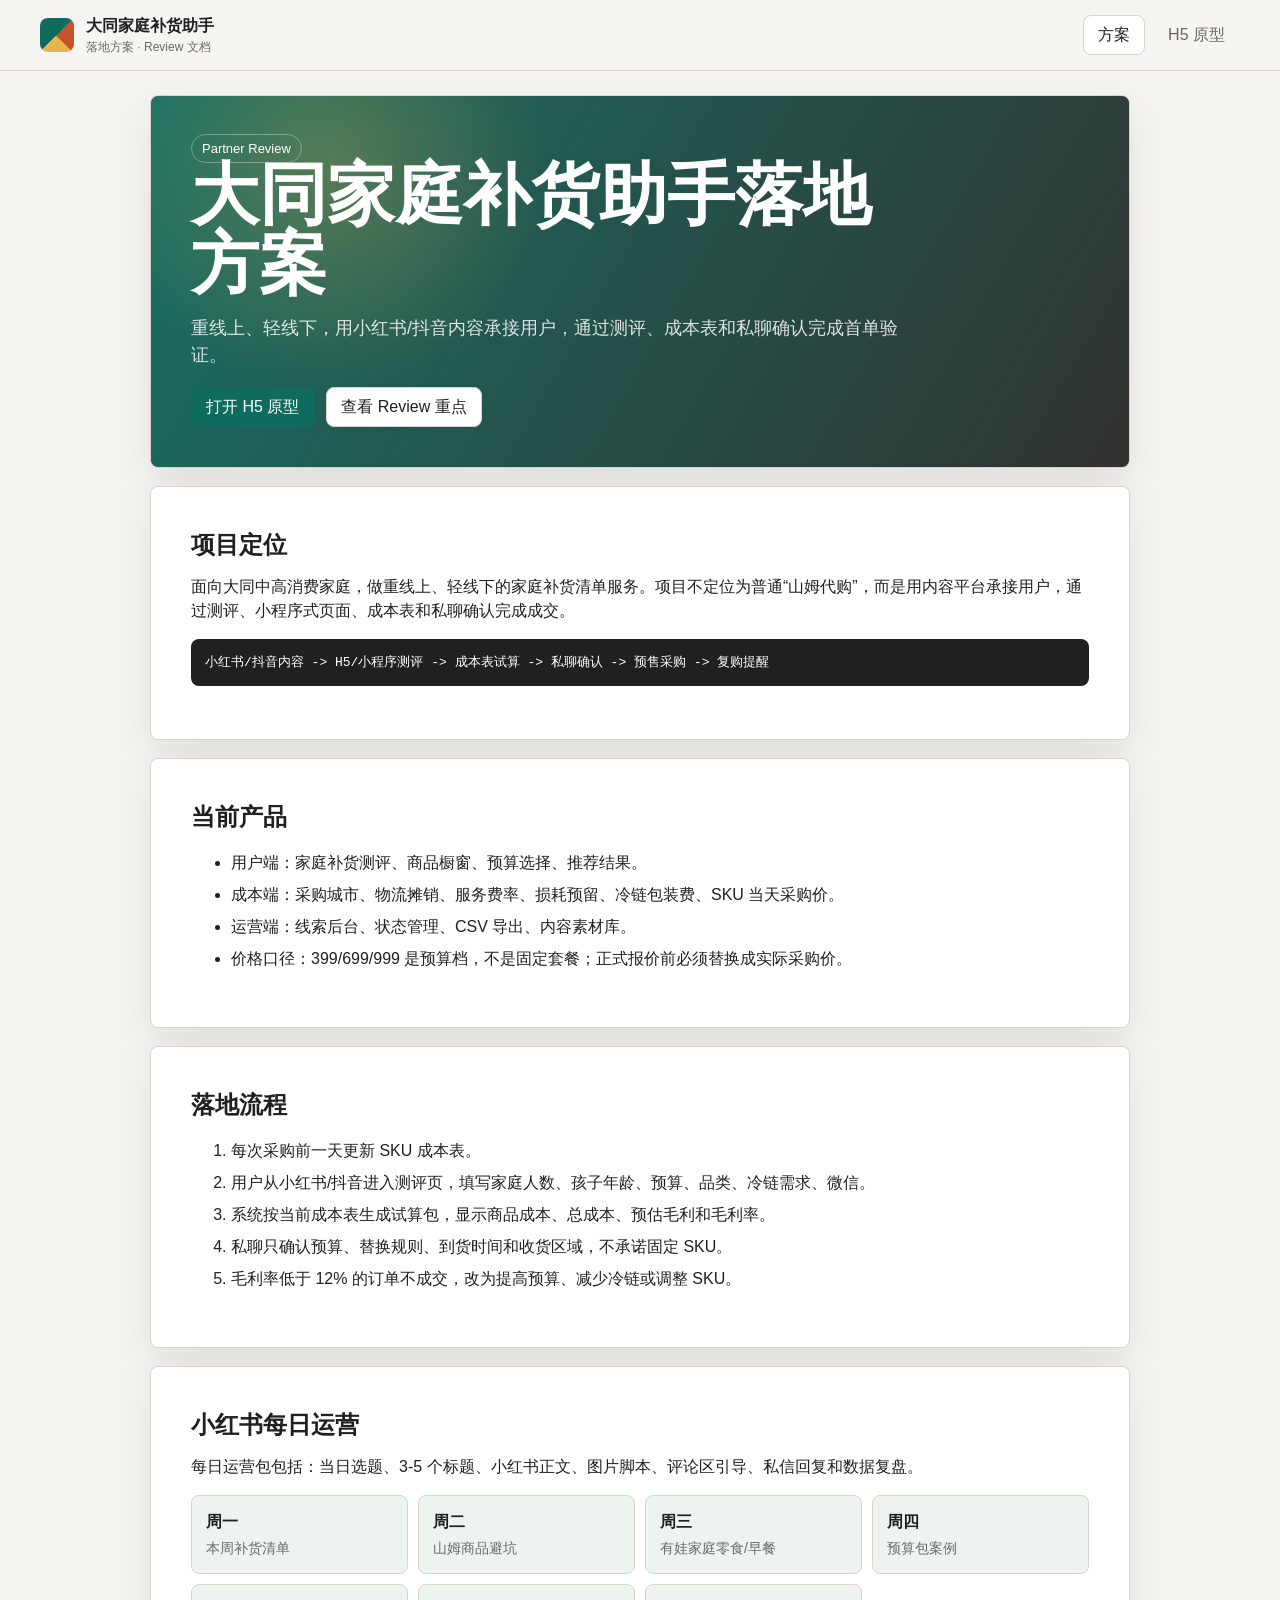
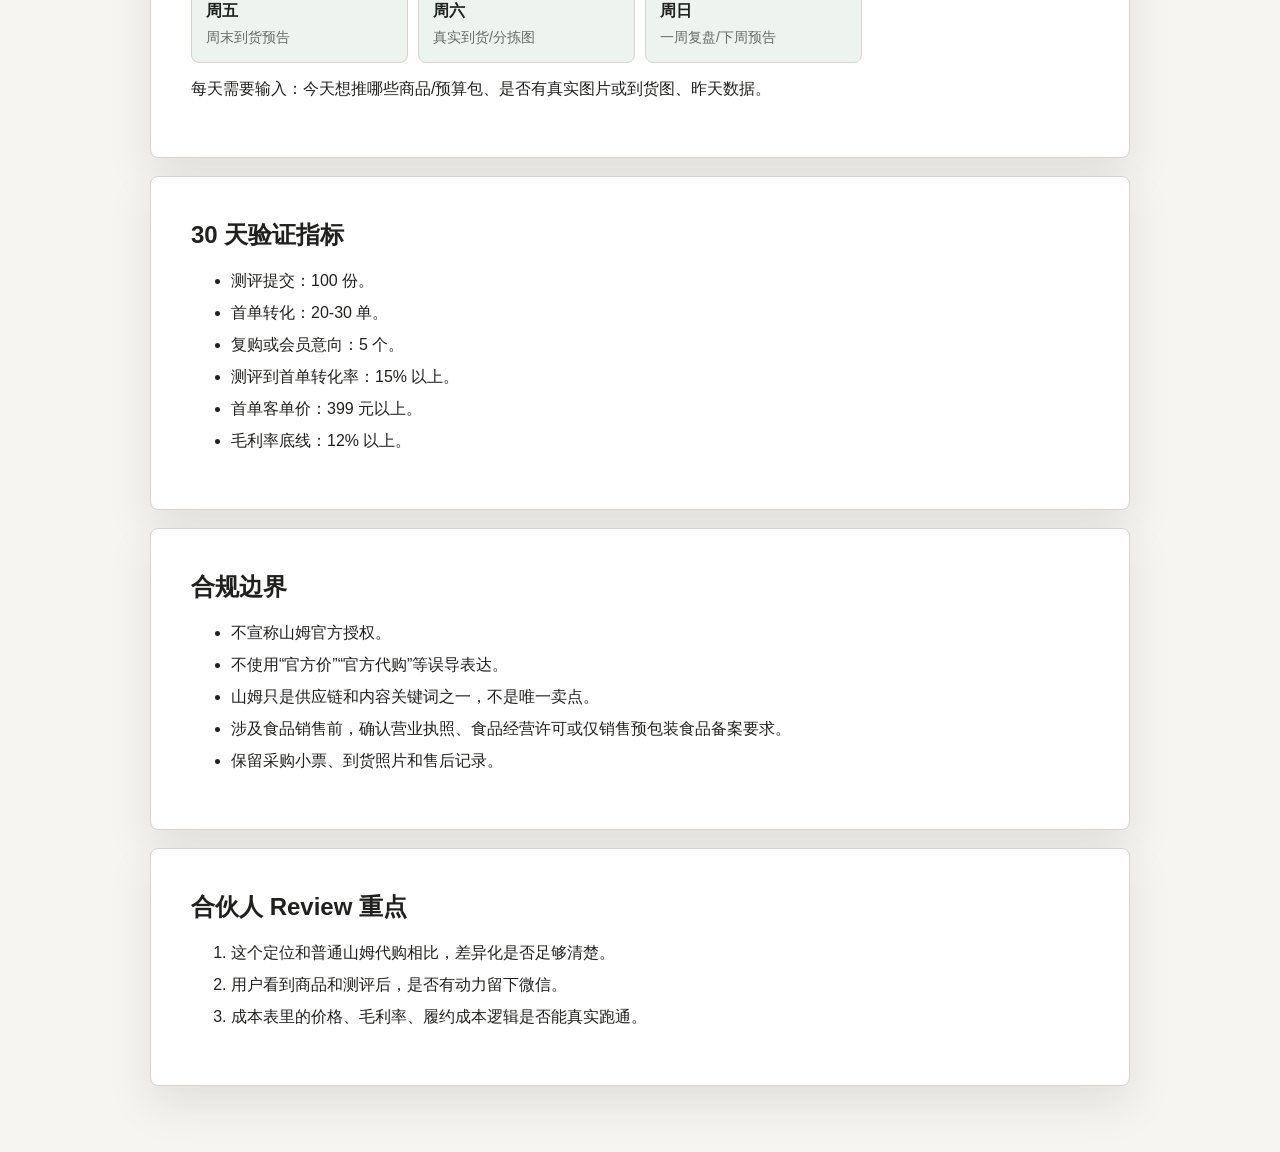
==== docs.html @ a02b45cf "Add public docs page" ====
<!doctype html>
<html lang="zh-CN">
  <head>
    <meta charset="UTF-8" />
    <meta name="viewport" content="width=device-width, initial-scale=1.0" />
    <title>大同家庭补货助手方案</title>
    <link rel="stylesheet" href="./styles.css" />
  </head>
  <body>
    <header class="topbar">
      <div class="brand">
        <span class="brand-mark" aria-hidden="true"></span>
        <div>
          <strong>大同家庭补货助手</strong>
          <small>落地方案 · Review 文档</small>
        </div>
      </div>
      <nav class="nav" aria-label="文档导航">
        <a class="nav-link active" href="./docs.html">方案</a>
        <a class="nav-link" href="./index.html">H5 原型</a>
      </nav>
    </header>

    <main class="doc-main">
      <section class="doc-hero">
        <span class="eyebrow">Partner Review</span>
        <h1>大同家庭补货助手落地方案</h1>
        <p>重线上、轻线下，用小红书/抖音内容承接用户，通过测评、成本表和私聊确认完成首单验证。</p>
        <div class="actions">
          <a class="primary link-button" href="./index.html">打开 H5 原型</a>
          <a class="secondary link-button" href="#review">查看 Review 重点</a>
        </div>
      </section>

      <section class="doc-section">
        <h2>项目定位</h2>
        <p>面向大同中高消费家庭，做重线上、轻线下的家庭补货清单服务。项目不定位为普通“山姆代购”，而是用内容平台承接用户，通过测评、小程序式页面、成本表和私聊确认完成成交。</p>
        <pre><code>小红书/抖音内容 -> H5/小程序测评 -> 成本表试算 -> 私聊确认 -> 预售采购 -> 复购提醒</code></pre>
      </section>

      <section class="doc-section">
        <h2>当前产品</h2>
        <ul>
          <li>用户端：家庭补货测评、商品橱窗、预算选择、推荐结果。</li>
          <li>成本端：采购城市、物流摊销、服务费率、损耗预留、冷链包装费、SKU 当天采购价。</li>
          <li>运营端：线索后台、状态管理、CSV 导出、内容素材库。</li>
          <li>价格口径：399/699/999 是预算档，不是固定套餐；正式报价前必须替换成实际采购价。</li>
        </ul>
      </section>

      <section class="doc-section">
        <h2>落地流程</h2>
        <ol>
          <li>每次采购前一天更新 SKU 成本表。</li>
          <li>用户从小红书/抖音进入测评页，填写家庭人数、孩子年龄、预算、品类、冷链需求、微信。</li>
          <li>系统按当前成本表生成试算包，显示商品成本、总成本、预估毛利和毛利率。</li>
          <li>私聊只确认预算、替换规则、到货时间和收货区域，不承诺固定 SKU。</li>
          <li>毛利率低于 12% 的订单不成交，改为提高预算、减少冷链或调整 SKU。</li>
        </ol>
      </section>

      <section class="doc-section">
        <h2>小红书每日运营</h2>
        <p>每日运营包包括：当日选题、3-5 个标题、小红书正文、图片脚本、评论区引导、私信回复和数据复盘。</p>
        <div class="doc-grid">
          <article><strong>周一</strong><span>本周补货清单</span></article>
          <article><strong>周二</strong><span>山姆商品避坑</span></article>
          <article><strong>周三</strong><span>有娃家庭零食/早餐</span></article>
          <article><strong>周四</strong><span>预算包案例</span></article>
          <article><strong>周五</strong><span>周末到货预告</span></article>
          <article><strong>周六</strong><span>真实到货/分拣图</span></article>
          <article><strong>周日</strong><span>一周复盘/下周预告</span></article>
        </div>
        <p>每天需要输入：今天想推哪些商品/预算包、是否有真实图片或到货图、昨天数据。</p>
      </section>

      <section class="doc-section">
        <h2>30 天验证指标</h2>
        <ul>
          <li>测评提交：100 份。</li>
          <li>首单转化：20-30 单。</li>
          <li>复购或会员意向：5 个。</li>
          <li>测评到首单转化率：15% 以上。</li>
          <li>首单客单价：399 元以上。</li>
          <li>毛利率底线：12% 以上。</li>
        </ul>
      </section>

      <section class="doc-section">
        <h2>合规边界</h2>
        <ul>
          <li>不宣称山姆官方授权。</li>
          <li>不使用“官方价”“官方代购”等误导表达。</li>
          <li>山姆只是供应链和内容关键词之一，不是唯一卖点。</li>
          <li>涉及食品销售前，确认营业执照、食品经营许可或仅销售预包装食品备案要求。</li>
          <li>保留采购小票、到货照片和售后记录。</li>
        </ul>
      </section>

      <section id="review" class="doc-section">
        <h2>合伙人 Review 重点</h2>
        <ol>
          <li>这个定位和普通山姆代购相比，差异化是否足够清楚。</li>
          <li>用户看到商品和测评后，是否有动力留下微信。</li>
          <li>成本表里的价格、毛利率、履约成本逻辑是否能真实跑通。</li>
        </ol>
      </section>
    </main>
  </body>
</html>
---- styles.css ----
:root {
  --bg: #f6f5f1;
  --ink: #20211f;
  --muted: #666b63;
  --line: #d9d4c9;
  --panel: #ffffff;
  --accent: #0f6b5e;
  --accent-2: #c6532e;
  --accent-3: #e9b44c;
  --soft: #edf4f0;
  --shadow: 0 18px 45px rgba(37, 38, 35, 0.1);
}

* {
  box-sizing: border-box;
}

body {
  margin: 0;
  color: var(--ink);
  background: var(--bg);
  font-family: -apple-system, BlinkMacSystemFont, "Segoe UI", sans-serif;
  line-height: 1.5;
}

button,
input,
select,
textarea {
  font: inherit;
}

button {
  cursor: pointer;
}

.topbar {
  position: sticky;
  top: 0;
  z-index: 20;
  display: flex;
  align-items: center;
  justify-content: space-between;
  gap: 16px;
  padding: 14px clamp(16px, 4vw, 40px);
  background: rgba(246, 245, 241, 0.94);
  border-bottom: 1px solid var(--line);
  backdrop-filter: blur(14px);
}

.brand {
  display: flex;
  align-items: center;
  gap: 12px;
  min-width: 220px;
}

.brand-mark {
  width: 34px;
  height: 34px;
  border-radius: 8px;
  background:
    linear-gradient(135deg, var(--accent) 0 50%, transparent 50%),
    linear-gradient(45deg, var(--accent-3) 0 48%, var(--accent-2) 48%);
}

.brand strong,
.brand small {
  display: block;
}

.brand small {
  color: var(--muted);
  font-size: 12px;
}

.nav {
  display: flex;
  gap: 8px;
  overflow-x: auto;
}

.nav-link,
.nav-btn,
.secondary,
.primary,
.danger {
  min-height: 40px;
  border-radius: 8px;
  border: 1px solid transparent;
  padding: 0 14px;
}

.nav-btn {
  background: transparent;
  color: var(--muted);
}

.nav-link {
  display: inline-flex;
  align-items: center;
  color: var(--muted);
  text-decoration: none;
}

.nav-btn.active {
  color: var(--ink);
  background: var(--panel);
  border-color: var(--line);
}

.nav-link.active {
  color: var(--ink);
  background: var(--panel);
  border-color: var(--line);
}

main {
  width: min(1160px, calc(100% - 32px));
  margin: 0 auto;
  padding: 24px 0 48px;
}

.view {
  display: none;
}

.active-view {
  display: block;
}

.hero {
  display: grid;
  grid-template-columns: minmax(0, 1.2fr) minmax(320px, 0.8fr);
  gap: 22px;
  align-items: stretch;
  min-height: 430px;
}

.hero-copy {
  display: flex;
  flex-direction: column;
  justify-content: center;
  padding: clamp(28px, 5vw, 64px);
  background:
    radial-gradient(circle at 16% 18%, rgba(233, 180, 76, 0.28), transparent 28%),
    linear-gradient(120deg, rgba(15, 107, 94, 0.96), rgba(32, 33, 31, 0.9));
  color: #fff;
  border-radius: 8px;
  overflow: hidden;
}

.eyebrow {
  width: fit-content;
  padding: 6px 10px;
  border: 1px solid rgba(255, 255, 255, 0.32);
  border-radius: 999px;
  font-size: 13px;
}

h1,
h2,
h3,
p {
  margin-top: 0;
}

h1 {
  max-width: 680px;
  margin-bottom: 16px;
  font-size: clamp(36px, 6vw, 68px);
  line-height: 1.02;
  letter-spacing: 0;
}

.hero-copy p {
  max-width: 560px;
  color: rgba(255, 255, 255, 0.84);
  font-size: 18px;
}

.actions {
  display: flex;
  flex-wrap: wrap;
  gap: 12px;
  margin-top: 16px;
}

.primary {
  color: #fff;
  background: var(--accent);
}

.secondary {
  color: var(--ink);
  background: var(--panel);
  border-color: var(--line);
}

.danger {
  color: #fff;
  background: var(--accent-2);
}

.full {
  width: 100%;
}

.link-button {
  display: inline-flex;
  align-items: center;
  justify-content: center;
  min-height: 40px;
  border-radius: 8px;
  padding: 0 14px;
  text-decoration: none;
}

.hero-panel,
.flow article,
.packages article,
.form-shell,
.result,
.content-card,
.lead-card {
  background: var(--panel);
  border: 1px solid var(--line);
  border-radius: 8px;
  box-shadow: var(--shadow);
}

.hero-panel {
  padding: 28px;
}

.product-wall {
  display: grid;
  grid-template-columns: 1fr 0.78fr;
  gap: 14px;
}

.product-stack {
  display: grid;
  gap: 14px;
}

.feature-product {
  position: relative;
  min-height: 190px;
  margin: 0;
  overflow: hidden;
  border-radius: 8px;
  background: #ddd;
}

.feature-product.large {
  min-height: 376px;
}

.feature-product img,
.product-card img {
  display: block;
  width: 100%;
  height: 100%;
  object-fit: cover;
}

.feature-product figcaption {
  position: absolute;
  right: 12px;
  bottom: 12px;
  left: 12px;
  display: grid;
  gap: 3px;
  padding: 10px;
  color: #fff;
  background: rgba(20, 20, 18, 0.68);
  border-radius: 8px;
}

.feature-product span {
  color: rgba(255, 255, 255, 0.78);
  font-size: 13px;
}

.receipt {
  width: 100%;
  max-width: 360px;
  padding: 24px;
  border: 1px dashed #b9b1a2;
  background: #fffdf8;
}

.receipt-head {
  display: flex;
  justify-content: space-between;
  padding-bottom: 18px;
  border-bottom: 1px solid var(--line);
}

.receipt-list {
  display: grid;
  grid-template-columns: 1fr auto;
  gap: 14px 20px;
  margin-top: 20px;
}

.section-head {
  margin: 36px 0 16px;
}

.section-head h2 {
  margin-bottom: 6px;
  font-size: 26px;
}

.section-head p {
  color: var(--muted);
}

.flow,
.packages,
.content-grid {
  display: grid;
  grid-template-columns: repeat(4, minmax(0, 1fr));
  gap: 14px;
}

.packages {
  grid-template-columns: repeat(3, minmax(0, 1fr));
  margin-top: 14px;
}

.product-grid {
  display: grid;
  grid-template-columns: repeat(3, minmax(0, 1fr));
  gap: 14px;
  margin-bottom: 20px;
}

.product-grid.compact {
  margin-bottom: 14px;
}

.product-card {
  overflow: hidden;
  background: var(--panel);
  border: 1px solid var(--line);
  border-radius: 8px;
  box-shadow: var(--shadow);
}

.product-card figure {
  position: relative;
  height: 220px;
  margin: 0;
  background: #ece7dd;
}

.product-card-body {
  padding: 16px;
}

.product-card h3 {
  margin-bottom: 6px;
}

.product-card p {
  color: var(--muted);
}

.product-tags {
  display: flex;
  flex-wrap: wrap;
  gap: 8px;
  margin-top: 12px;
}

.product-tags span {
  padding: 5px 8px;
  color: var(--accent);
  background: var(--soft);
  border-radius: 999px;
  font-size: 12px;
  font-weight: 700;
}

.product-note {
  position: absolute;
  top: 10px;
  left: 10px;
  padding: 6px 8px;
  color: #fff;
  background: rgba(198, 83, 46, 0.9);
  border-radius: 999px;
  font-size: 12px;
  font-weight: 700;
}

.flow article,
.packages article,
.content-card,
.lead-card {
  padding: 18px;
}

.flow span,
.packages small,
.content-card small {
  display: inline-block;
  margin-bottom: 12px;
  color: var(--accent);
  font-weight: 700;
}

.form-shell {
  padding: 20px;
}

.form-grid {
  display: grid;
  grid-template-columns: repeat(2, minmax(0, 1fr));
  gap: 16px;
}

label {
  display: grid;
  gap: 8px;
  color: var(--muted);
  font-size: 14px;
}

input,
select,
textarea {
  width: 100%;
  border: 1px solid var(--line);
  border-radius: 8px;
  padding: 12px;
  color: var(--ink);
  background: #fff;
}

fieldset {
  margin: 18px 0;
  border: 1px solid var(--line);
  border-radius: 8px;
  padding: 16px;
}

legend {
  padding: 0 8px;
  color: var(--muted);
}

.chips {
  display: flex;
  flex-wrap: wrap;
  gap: 10px;
}

.chips label {
  display: flex;
  align-items: center;
  gap: 8px;
  padding: 8px 10px;
  border: 1px solid var(--line);
  border-radius: 8px;
  background: var(--soft);
}

.chips input {
  width: auto;
}

.result {
  margin-top: 18px;
  padding: 20px;
}

.hidden {
  display: none;
}

.recommendation {
  display: grid;
  grid-template-columns: minmax(0, 1fr) minmax(260px, 0.45fr);
  gap: 16px;
}

.mini-products {
  display: grid;
  grid-template-columns: repeat(3, minmax(0, 1fr));
  gap: 10px;
  margin: 14px 0;
}

.mini-products figure {
  margin: 0;
  overflow: hidden;
  border: 1px solid var(--line);
  border-radius: 8px;
  background: #fff;
}

.mini-products img {
  display: block;
  width: 100%;
  height: 92px;
  object-fit: cover;
}

.mini-products figcaption {
  padding: 8px;
  font-size: 13px;
  font-weight: 700;
}

.recommendation ul {
  margin-bottom: 0;
}

.quote-box {
  margin-top: 18px;
  padding: 16px;
  background: #fffdf8;
  border: 1px solid var(--line);
  border-radius: 8px;
}

.quote-lines {
  display: grid;
  grid-template-columns: minmax(0, 1fr) auto;
  gap: 10px 16px;
  margin-bottom: 12px;
}

.quote-lines span {
  color: var(--muted);
}

.quote-lines b {
  text-align: right;
}

.admin-tools {
  display: flex;
  flex-wrap: wrap;
  gap: 10px;
  margin-bottom: 14px;
}

.admin-tools select {
  max-width: 180px;
}

.table-actions {
  display: flex;
  flex-wrap: wrap;
  gap: 10px;
  margin-bottom: 12px;
}

.small-btn {
  min-height: 34px;
  padding: 0 10px;
}

.sku-table-wrap {
  overflow-x: auto;
  background: var(--panel);
  border: 1px solid var(--line);
  border-radius: 8px;
  box-shadow: var(--shadow);
}

.sku-table {
  width: 100%;
  min-width: 940px;
  border-collapse: collapse;
}

.sku-table th,
.sku-table td {
  padding: 10px;
  border-bottom: 1px solid var(--line);
  text-align: left;
  vertical-align: middle;
}

.sku-table th {
  color: var(--muted);
  font-size: 13px;
  font-weight: 700;
  background: #fbfaf6;
}

.sku-table input,
.sku-table select {
  min-width: 120px;
  padding: 8px;
}

.sku-table .sku-enabled {
  width: auto;
  min-width: 0;
}

.lead-list {
  display: grid;
  gap: 12px;
}

.lead-card {
  display: grid;
  grid-template-columns: minmax(0, 1fr) auto;
  gap: 16px;
}

.lead-card p {
  margin-bottom: 8px;
}

.lead-meta {
  color: var(--muted);
  font-size: 13px;
}

.doc-main {
  max-width: 980px;
}

.doc-hero,
.doc-section {
  margin-bottom: 18px;
  padding: clamp(22px, 4vw, 40px);
  background: var(--panel);
  border: 1px solid var(--line);
  border-radius: 8px;
  box-shadow: var(--shadow);
}

.doc-hero {
  color: #fff;
  background:
    radial-gradient(circle at 18% 20%, rgba(233, 180, 76, 0.28), transparent 26%),
    linear-gradient(120deg, rgba(15, 107, 94, 0.96), rgba(32, 33, 31, 0.92));
}

.doc-hero p {
  max-width: 720px;
  color: rgba(255, 255, 255, 0.84);
  font-size: 18px;
}

.doc-section h2 {
  margin-bottom: 12px;
}

.doc-section li {
  margin-bottom: 8px;
}

.doc-section pre {
  overflow-x: auto;
  padding: 14px;
  color: #fff;
  background: #20211f;
  border-radius: 8px;
}

.doc-grid {
  display: grid;
  grid-template-columns: repeat(4, minmax(0, 1fr));
  gap: 10px;
  margin: 14px 0;
}

.doc-grid article {
  display: grid;
  gap: 4px;
  padding: 14px;
  background: var(--soft);
  border: 1px solid var(--line);
  border-radius: 8px;
}

.doc-grid span {
  color: var(--muted);
  font-size: 14px;
}

.status {
  min-width: 110px;
}

@media (max-width: 820px) {
  .topbar {
    align-items: flex-start;
    flex-direction: column;
  }

  .hero,
  .recommendation {
    grid-template-columns: 1fr;
  }

  .flow,
  .packages,
  .content-grid,
  .product-grid,
  .doc-grid,
  .form-grid {
    grid-template-columns: 1fr;
  }

  .product-wall {
    grid-template-columns: 1fr;
  }

  .feature-product.large,
  .feature-product {
    min-height: 260px;
  }

  .mini-products {
    grid-template-columns: 1fr;
  }

  .hero {
    min-height: auto;
  }

  .lead-card {
    grid-template-columns: 1fr;
  }
}
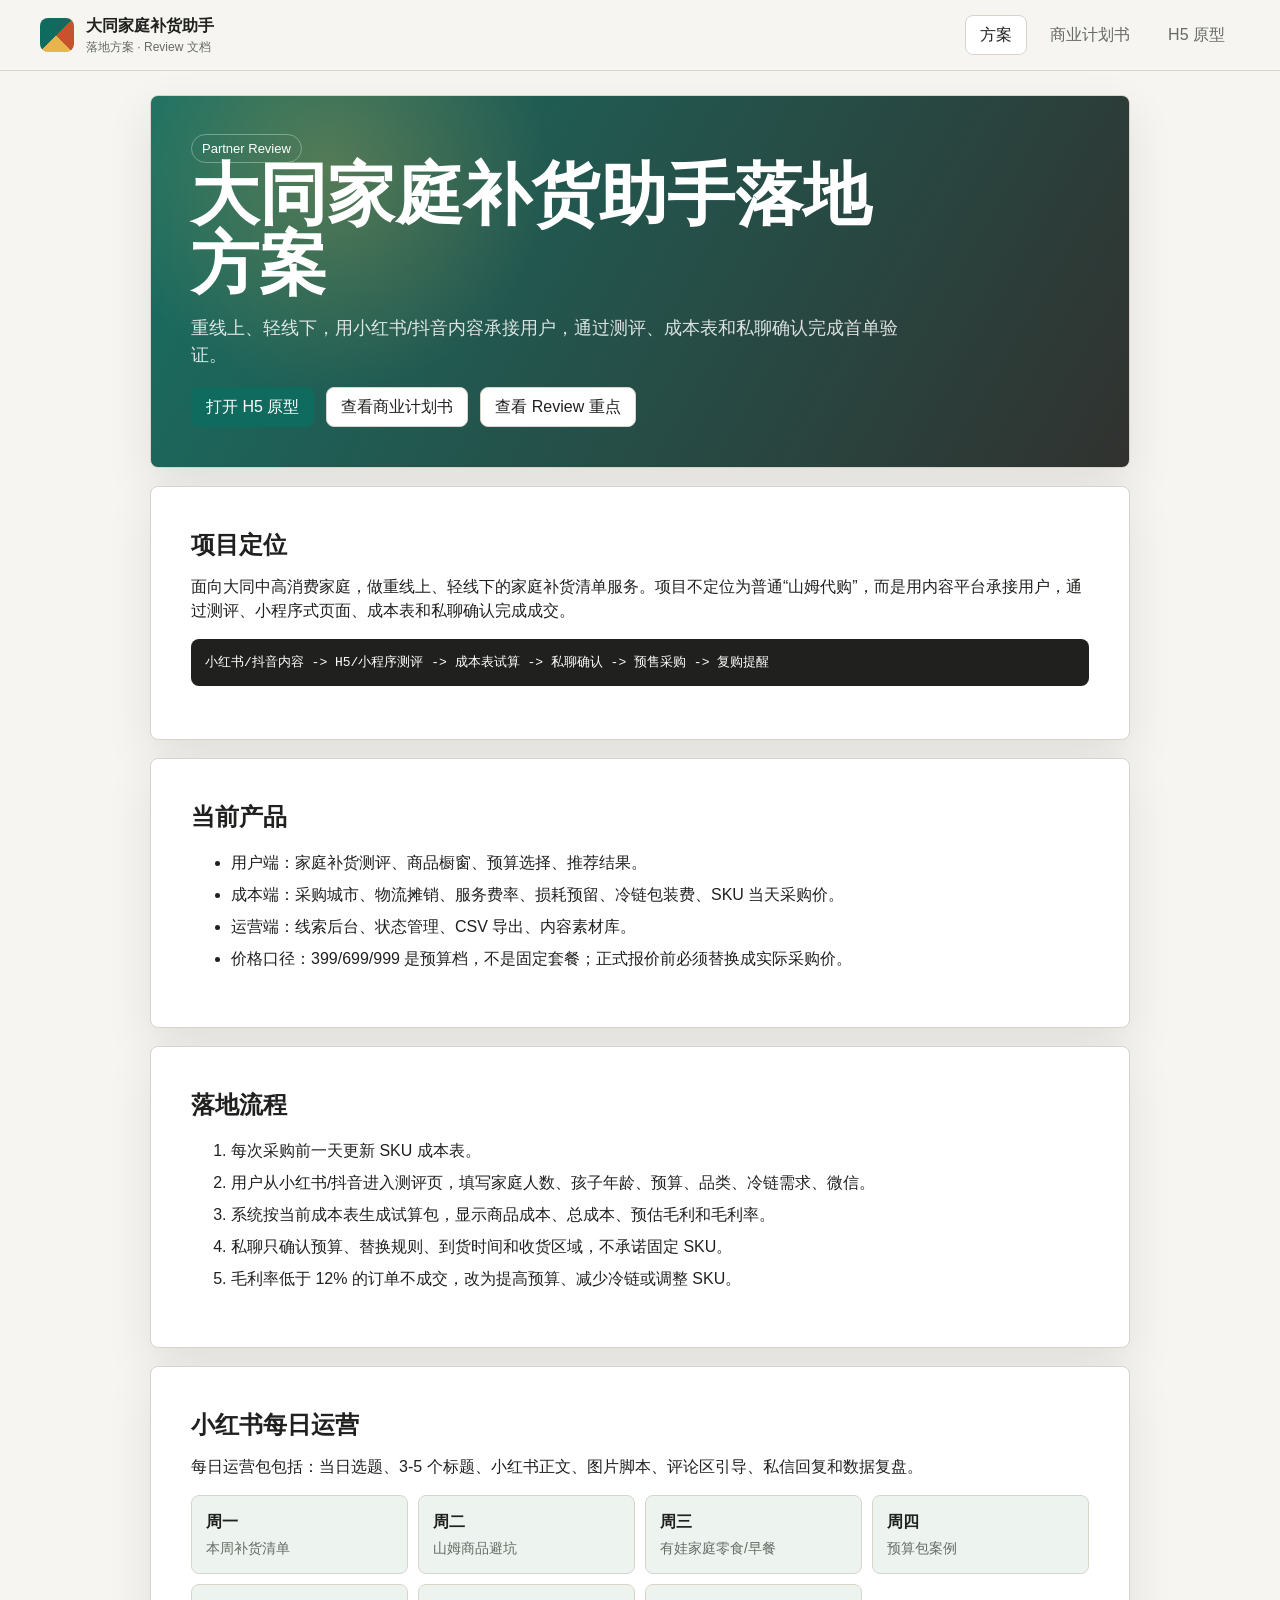
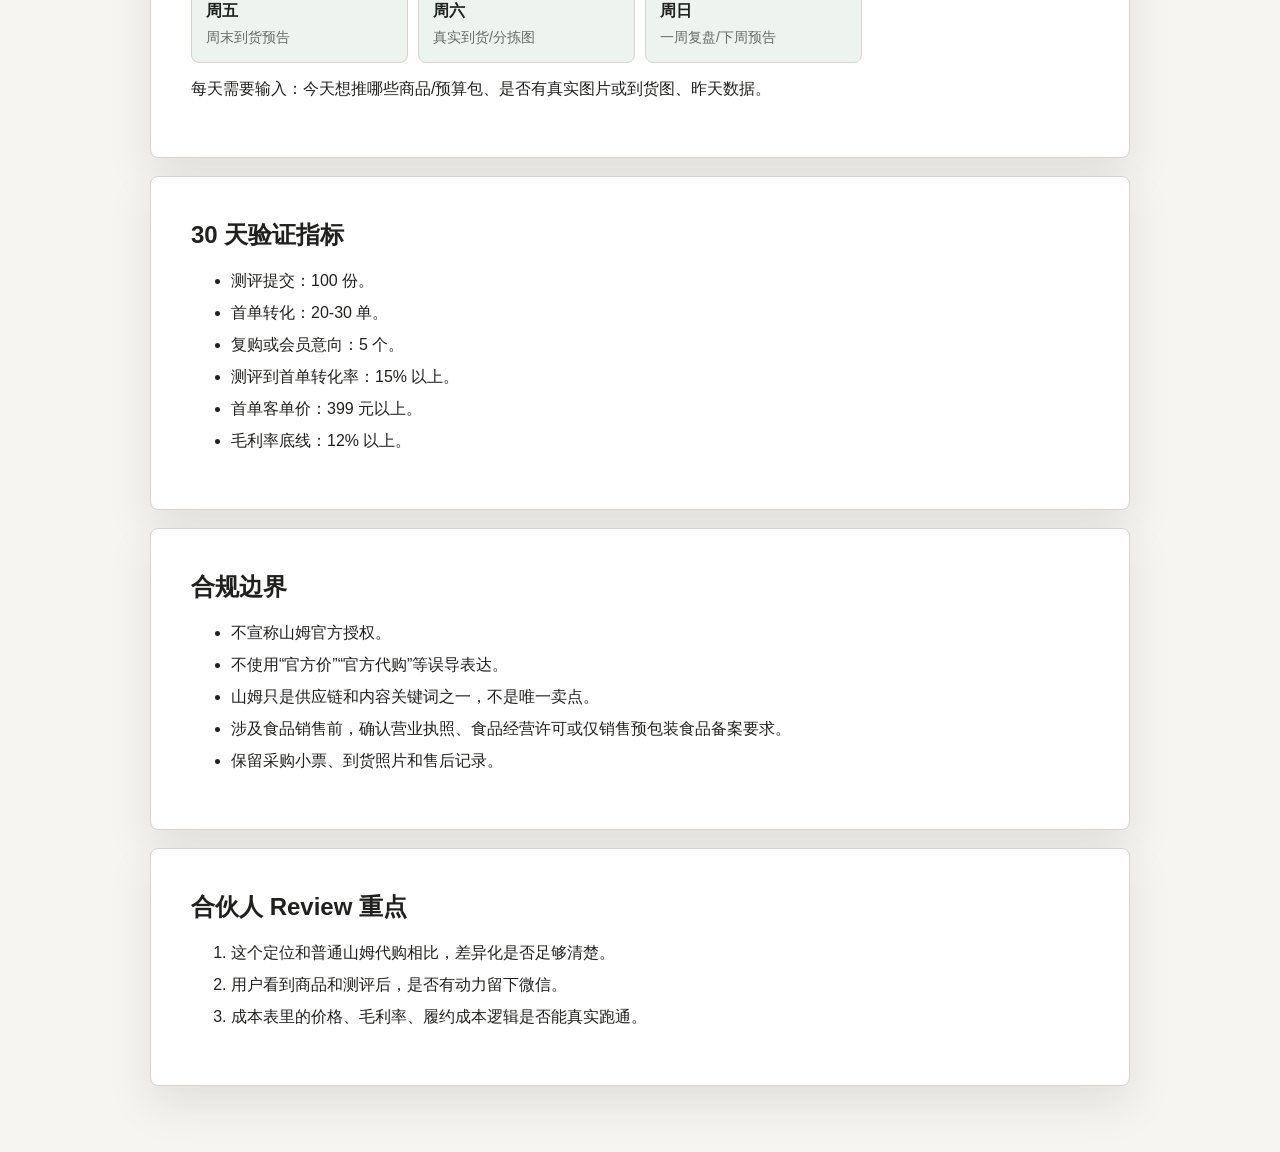
==== commit 32eec5bf: "Add business plan" ====
--- a/docs.html
+++ b/docs.html
@@ -17,6 +17,7 @@
       </div>
       <nav class="nav" aria-label="文档导航">
         <a class="nav-link active" href="./docs.html">方案</a>
+        <a class="nav-link" href="./BUSINESS_PLAN.md">商业计划书</a>
         <a class="nav-link" href="./index.html">H5 原型</a>
       </nav>
     </header>
@@ -28,6 +29,7 @@
         <p>重线上、轻线下，用小红书/抖音内容承接用户，通过测评、成本表和私聊确认完成首单验证。</p>
         <div class="actions">
           <a class="primary link-button" href="./index.html">打开 H5 原型</a>
+          <a class="secondary link-button" href="./BUSINESS_PLAN.md">查看商业计划书</a>
           <a class="secondary link-button" href="#review">查看 Review 重点</a>
         </div>
       </section>
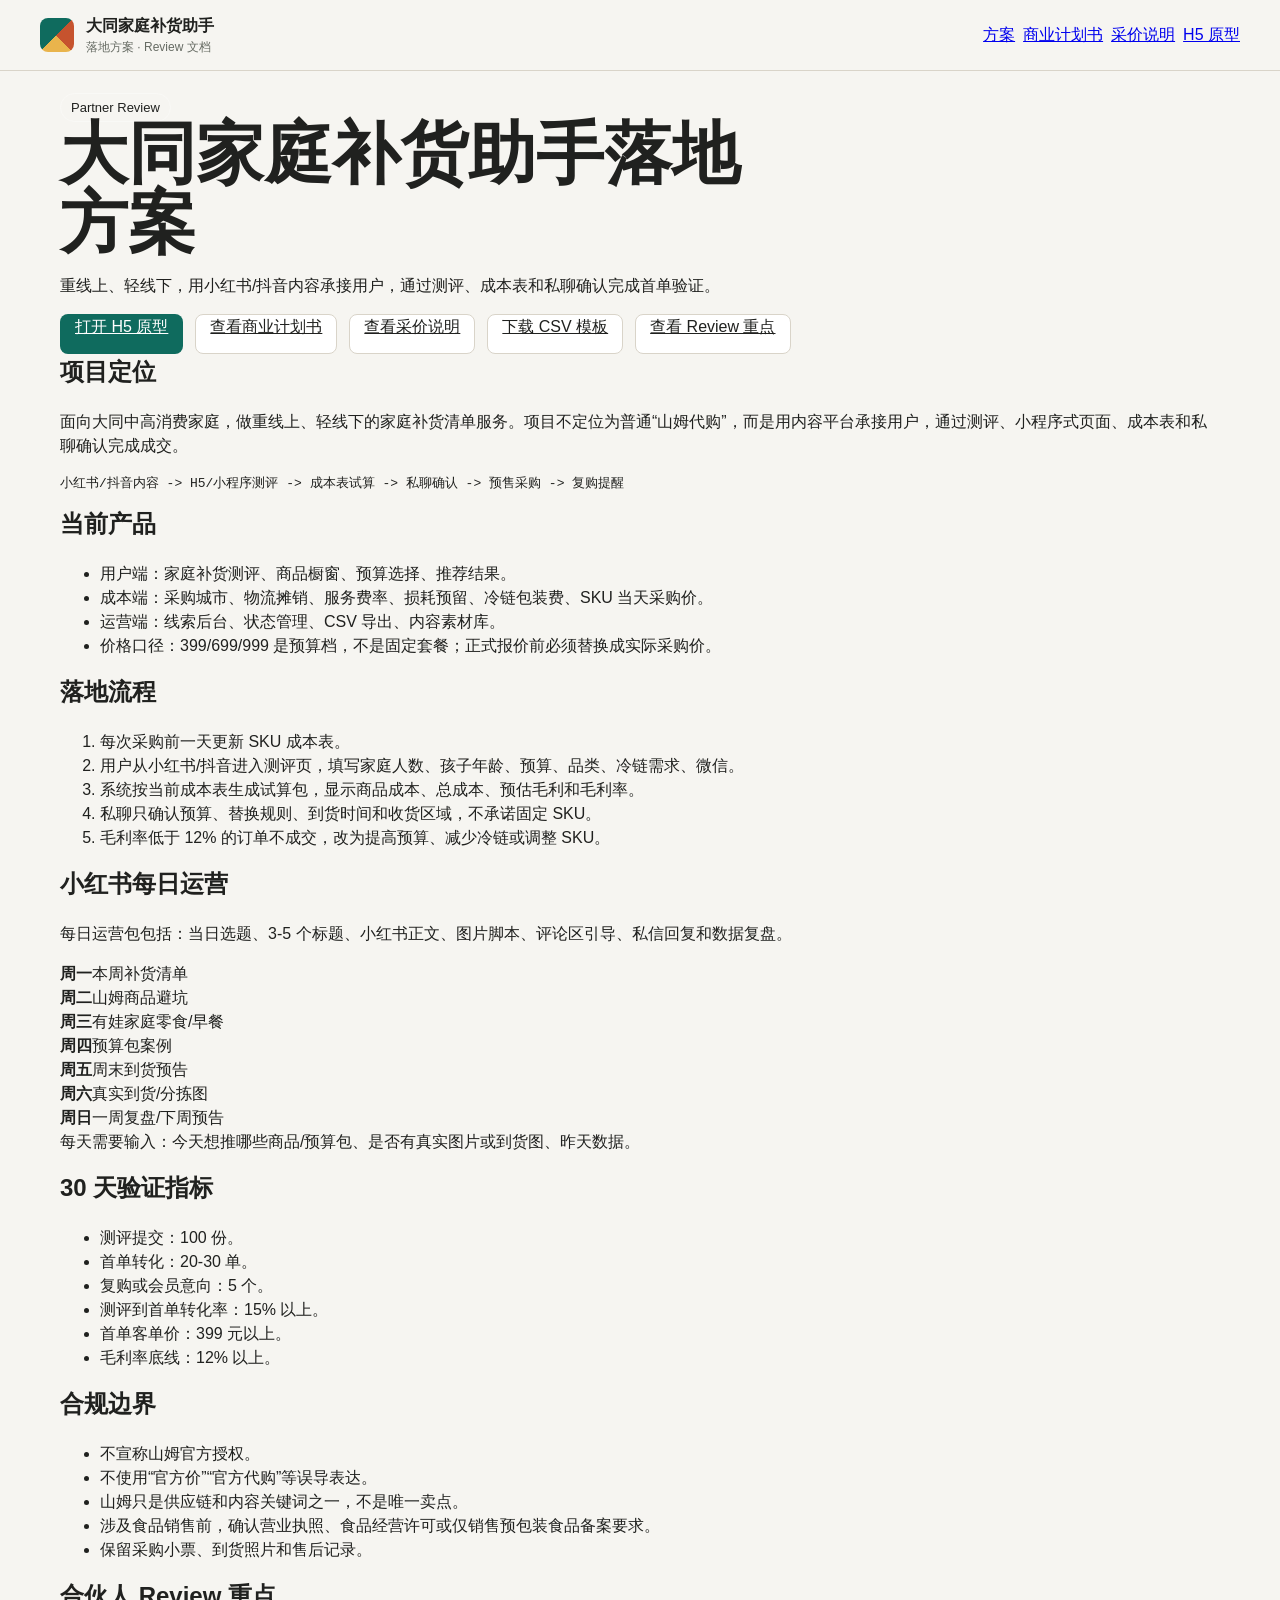
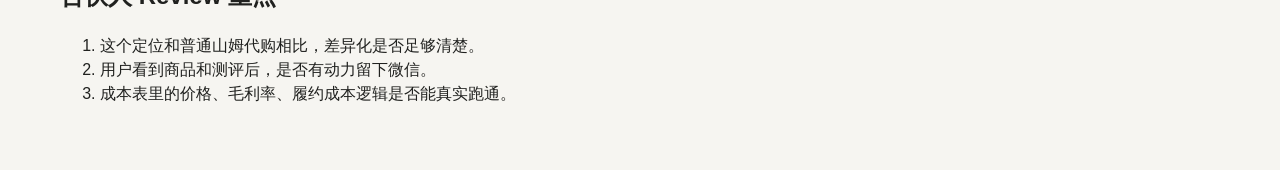
==== commit 09ddf725: "Add Sam's price collection workflow" ====
--- a/docs.html
+++ b/docs.html
@@ -18,6 +18,7 @@
       <nav class="nav" aria-label="文档导航">
         <a class="nav-link active" href="./docs.html">方案</a>
         <a class="nav-link" href="./BUSINESS_PLAN.md">商业计划书</a>
+        <a class="nav-link" href="./SAMS_PRICE_COLLECTION.md">采价说明</a>
         <a class="nav-link" href="./index.html">H5 原型</a>
       </nav>
     </header>
@@ -30,6 +31,8 @@
         <div class="actions">
           <a class="primary link-button" href="./index.html">打开 H5 原型</a>
           <a class="secondary link-button" href="./BUSINESS_PLAN.md">查看商业计划书</a>
+          <a class="secondary link-button" href="./SAMS_PRICE_COLLECTION.md">查看采价说明</a>
+          <a class="secondary link-button" href="./data/sams_price_template.csv">下载 CSV 模板</a>
           <a class="secondary link-button" href="#review">查看 Review 重点</a>
         </div>
       </section>
--- a/styles.css
+++ b/styles.css
@@ -80,7 +80,6 @@
   overflow-x: auto;
 }
 
-.nav-link,
 .nav-btn,
 .secondary,
 .primary,
@@ -96,20 +95,7 @@
   color: var(--muted);
 }
 
-.nav-link {
-  display: inline-flex;
-  align-items: center;
-  color: var(--muted);
-  text-decoration: none;
-}
-
 .nav-btn.active {
-  color: var(--ink);
-  background: var(--panel);
-  border-color: var(--line);
-}
-
-.nav-link.active {
   color: var(--ink);
   background: var(--panel);
   border-color: var(--line);
@@ -204,16 +190,6 @@
 
 .full {
   width: 100%;
-}
-
-.link-button {
-  display: inline-flex;
-  align-items: center;
-  justify-content: center;
-  min-height: 40px;
-  border-radius: 8px;
-  padding: 0 14px;
-  text-decoration: none;
 }
 
 .hero-panel,
@@ -561,6 +537,21 @@
   margin-bottom: 12px;
 }
 
+.file-action {
+  position: relative;
+  display: inline-flex;
+  align-items: center;
+  justify-content: center;
+  overflow: hidden;
+}
+
+.file-action input {
+  position: absolute;
+  inset: 0;
+  opacity: 0;
+  cursor: pointer;
+}
+
 .small-btn {
   min-height: 34px;
   padding: 0 10px;
@@ -626,70 +617,6 @@
   font-size: 13px;
 }
 
-.doc-main {
-  max-width: 980px;
-}
-
-.doc-hero,
-.doc-section {
-  margin-bottom: 18px;
-  padding: clamp(22px, 4vw, 40px);
-  background: var(--panel);
-  border: 1px solid var(--line);
-  border-radius: 8px;
-  box-shadow: var(--shadow);
-}
-
-.doc-hero {
-  color: #fff;
-  background:
-    radial-gradient(circle at 18% 20%, rgba(233, 180, 76, 0.28), transparent 26%),
-    linear-gradient(120deg, rgba(15, 107, 94, 0.96), rgba(32, 33, 31, 0.92));
-}
-
-.doc-hero p {
-  max-width: 720px;
-  color: rgba(255, 255, 255, 0.84);
-  font-size: 18px;
-}
-
-.doc-section h2 {
-  margin-bottom: 12px;
-}
-
-.doc-section li {
-  margin-bottom: 8px;
-}
-
-.doc-section pre {
-  overflow-x: auto;
-  padding: 14px;
-  color: #fff;
-  background: #20211f;
-  border-radius: 8px;
-}
-
-.doc-grid {
-  display: grid;
-  grid-template-columns: repeat(4, minmax(0, 1fr));
-  gap: 10px;
-  margin: 14px 0;
-}
-
-.doc-grid article {
-  display: grid;
-  gap: 4px;
-  padding: 14px;
-  background: var(--soft);
-  border: 1px solid var(--line);
-  border-radius: 8px;
-}
-
-.doc-grid span {
-  color: var(--muted);
-  font-size: 14px;
-}
-
 .status {
   min-width: 110px;
 }
@@ -709,7 +636,6 @@
   .packages,
   .content-grid,
   .product-grid,
-  .doc-grid,
   .form-grid {
     grid-template-columns: 1fr;
   }
